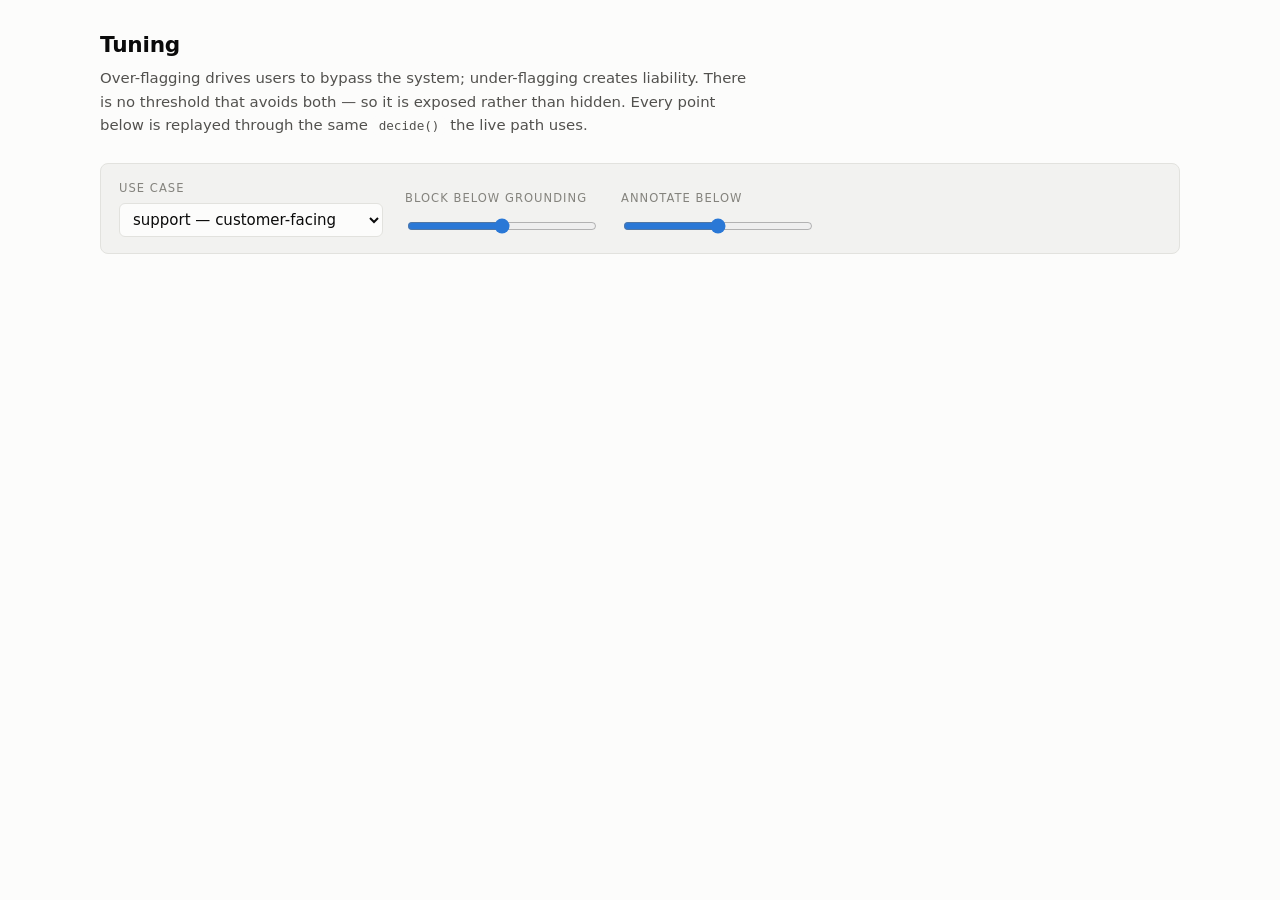
==== console/index.html @ 01d8ce0b "Add evaluation results and update dependencies - Added a new JSON file `results.json` containing eva" ====
<!doctype html>
<meta charset="utf-8">
<title>ControlPlane — tuning</title>
<style>
:root{
  --surface-1:#fcfcfb; --surface-2:#f2f2f0; --line:#e2e2de;
  --text-primary:#0b0b0b; --text-secondary:#52514e; --text-muted:#84837d;
  --fp:#2a78d6; --fn:#eb6834;
  --pass:#008300; --abstain:#1baf7a; --annotate:#eda100; --redact:#4a3aa7; --repair:#eb6834; --block:#e34948;
}
@media (prefers-color-scheme:dark){:root:not([data-theme=light]){
  --surface-1:#1a1a19; --surface-2:#232322; --line:#34343200;
  --line:#343432; --text-primary:#fff; --text-secondary:#c3c2b7; --text-muted:#8d8c84;
  --fp:#3987e5; --fn:#d95926;
  --pass:#3da53d; --abstain:#199e70; --annotate:#c98500; --redact:#9085e9; --repair:#d95926; --block:#e66767;
}}
*{box-sizing:border-box}
body{margin:0;background:var(--surface-1);color:var(--text-primary);
  font:15px/1.55 ui-sans-serif,system-ui,-apple-system,"Segoe UI",sans-serif;padding:28px 24px 70px}
.wrap{max-width:1080px;margin:0 auto}
h1{font-size:1.35rem;margin:0;letter-spacing:-.01em}
.sub{color:var(--text-secondary);margin:6px 0 0;max-width:70ch;font-size:.93rem}
.controls{display:flex;flex-wrap:wrap;gap:22px;align-items:flex-end;
  margin:26px 0 0;padding:16px 18px;background:var(--surface-2);border:1px solid var(--line);border-radius:8px}
label{display:block;font-size:.72rem;letter-spacing:.09em;text-transform:uppercase;
  color:var(--text-muted);margin-bottom:6px}
select,input[type=range]{accent-color:var(--fp)}
select{padding:6px 9px;border:1px solid var(--line);border-radius:6px;
  background:var(--surface-1);color:var(--text-primary);font:inherit}
input[type=range]{width:190px;vertical-align:middle}
.val{font-variant-numeric:tabular-nums;font-weight:600;margin-left:8px}
.tiles{display:grid;grid-template-columns:repeat(auto-fit,minmax(150px,1fr));gap:12px;margin-top:20px}
.tile{background:var(--surface-2);border:1px solid var(--line);border-radius:8px;padding:14px 16px}
.tile .k{font-size:.72rem;letter-spacing:.08em;text-transform:uppercase;color:var(--text-muted)}
.tile .v{font-size:1.85rem;font-weight:600;font-variant-numeric:tabular-nums;
  letter-spacing:-.02em;margin-top:3px}
.tile .n{font-size:.78rem;color:var(--text-secondary)}
.panel{margin-top:26px;background:var(--surface-2);border:1px solid var(--line);
  border-radius:8px;padding:18px 20px}
h2{font-size:.95rem;margin:0 0 3px;letter-spacing:-.005em}
.hint{font-size:.83rem;color:var(--text-secondary);margin:0 0 14px;max-width:76ch}
.legend{display:flex;gap:16px;font-size:.82rem;color:var(--text-secondary);margin-bottom:6px}
.legend i{display:inline-block;width:10px;height:10px;border-radius:2px;margin-right:6px}
figure{margin:0;overflow-x:auto}
svg{display:block}
.mix{display:flex;height:26px;border-radius:5px;overflow:hidden;gap:2px;margin-top:4px}
.mix div{display:flex;align-items:center;justify-content:center;font-size:.72rem;
  color:#fff;font-variant-numeric:tabular-nums;min-width:0}
.mixkey{display:flex;flex-wrap:wrap;gap:14px;margin-top:10px;font-size:.8rem;color:var(--text-secondary)}
table{width:100%;border-collapse:collapse;font-size:.85rem;margin-top:4px}
th{text-align:left;font-size:.7rem;letter-spacing:.08em;text-transform:uppercase;
  color:var(--text-muted);font-weight:500;padding:6px 8px;border-bottom:1px solid var(--line)}
td{padding:6px 8px;border-bottom:1px solid var(--line);vertical-align:top}
td.num{font-variant-numeric:tabular-nums;text-align:right}
.pill{display:inline-block;padding:1px 7px;border-radius:20px;font-size:.72rem;color:#fff}
.miss{color:var(--fn);font-weight:600}
.err{padding:40px;text-align:center;color:var(--text-secondary)}
code{background:var(--surface-1);padding:2px 6px;border-radius:4px;font-size:.85em}
</style>
<div class="wrap">
<h1>Tuning</h1>
<p class="sub">Over-flagging drives users to bypass the system; under-flagging creates
liability. There is no threshold that avoids both — so it is exposed rather than hidden.
Every point below is replayed through the same <code>decide()</code> the live path uses.</p>

<div class="controls">
  <div><label for="uc">Use case</label>
    <select id="uc">
      <option value="support">support — customer-facing</option>
      <option value="copilot">copilot — internal</option>
      <option value="decision_support">decision_support — regulated</option>
    </select></div>
  <div><label for="blk">Block below grounding<span class="val" id="blkv"></span></label>
    <input type="range" id="blk" min="0" max="0.9" step="0.05"></div>
  <div><label for="ann">Annotate below<span class="val" id="annv"></span></label>
    <input type="range" id="ann" min="0" max="1" step="0.05"></div>
</div>

<div id="body"></div>
</div>
<script>
const $ = s => document.querySelector(s);
const pct = v => v == null ? "—" : Math.round(v * 100) + "%";
const ACTIONS = ["pass", "abstain", "annotate", "redact", "repair", "block"];
let shipped = null;

async function load() {
  const uc = $("#uc").value;
  const sweep = await (await fetch(`/api/sweep?use_case=${uc}`)).json();
  if (sweep.detail) { $("#body").innerHTML = `<div class="err">${sweep.detail}</div>`; return; }
  shipped = sweep.shipped;
  if ($("#blk").dataset.uc !== uc) {
    $("#blk").value = shipped.grounding_block;
    $("#ann").value = shipped.grounding_annotate;
    $("#blk").dataset.uc = uc;
  }
  draw(sweep.points);
}

async function draw(points) {
  const uc = $("#uc").value, blk = +$("#blk").value, ann = +$("#ann").value;
  $("#blkv").textContent = blk.toFixed(2);
  $("#annv").textContent = ann.toFixed(2);
  const s = await (await fetch(`/api/score?use_case=${uc}&block=${blk}&annotate=${ann}`)).json();

  const W = 660, H = 210, P = { t: 14, r: 92, b: 34, l: 44 };
  const x = v => P.l + v / 0.9 * (W - P.l - P.r);
  const y = v => P.t + (1 - v) * (H - P.t - P.b);
  const path = k => points.map((p, i) =>
    `${i ? "L" : "M"}${x(p.block).toFixed(1)} ${y(p[k] ?? 0).toFixed(1)}`).join(" ");
  const grid = [0, .25, .5, .75, 1].map(v =>
    `<line x1="${P.l}" y1="${y(v)}" x2="${W - P.r}" y2="${y(v)}" stroke="var(--line)"/>
     <text x="${P.l - 8}" y="${y(v) + 4}" text-anchor="end" font-size="10"
       fill="var(--text-muted)">${v * 100}%</text>`).join("");
  const ticks = [0, .2, .4, .6, .8].map(v =>
    `<text x="${x(v)}" y="${H - 12}" text-anchor="middle" font-size="10"
       fill="var(--text-muted)">${v.toFixed(1)}</text>`).join("");
  const last = points[points.length - 1];

  $("#body").innerHTML = `
  <div class="tiles">
    <div class="tile"><div class="k">False positives</div>
      <div class="v" style="color:var(--fp)">${pct(s.false_positive_rate)}</div>
      <div class="n">right answers flagged · ${s.n_correct} correct</div></div>
    <div class="tile"><div class="k">False negatives</div>
      <div class="v" style="color:var(--fn)">${pct(s.false_negative_rate)}</div>
      <div class="n">wrong answers released · ${s.n_wrong} wrong</div></div>
    <div class="tile"><div class="k">Flag rate</div>
      <div class="v">${pct(s.flag_rate)}</div>
      <div class="n">of all ${s.n} responses</div></div>
    <div class="tile"><div class="k">Escalation</div>
      <div class="v">${pct(s.escalation_rate)}</div>
      <div class="n">repair or human review</div></div>
    <div class="tile"><div class="k">Abstained</div>
      <div class="v">${pct(s.abstain_rate)}</div>
      <div class="n">declined — source is silent</div></div>
  </div>

  <div class="panel">
    <h2>The tradeoff</h2>
    <p class="hint">Drag the block threshold. Catching more wrong answers always means
      flagging more right ones — the two curves cross, they never both fall.</p>
    <div class="legend">
      <span><i style="background:var(--fp)"></i>False positive rate</span>
      <span><i style="background:var(--fn)"></i>False negative rate</span>
    </div>
    <figure><svg viewBox="0 0 ${W} ${H}" width="${W}" height="${H}" role="img"
      aria-label="False positive and false negative rate against block threshold">
      ${grid}${ticks}
      <text x="${(P.l + W - P.r) / 2}" y="${H - 1}" text-anchor="middle" font-size="10"
        fill="var(--text-muted)">block threshold</text>
      <path d="${path("false_positive_rate")}" fill="none" stroke="var(--fp)" stroke-width="2"/>
      <path d="${path("false_negative_rate")}" fill="none" stroke="var(--fn)" stroke-width="2"/>
      <text x="${W - P.r + 8}" y="${y(last.false_positive_rate ?? 0) + 4}" font-size="11"
        fill="var(--fp)">false pos.</text>
      <text x="${W - P.r + 8}" y="${y(last.false_negative_rate ?? 0) + 4}" font-size="11"
        fill="var(--fn)">false neg.</text>
      <line x1="${x(blk)}" y1="${P.t}" x2="${x(blk)}" y2="${H - P.b}"
        stroke="var(--text-primary)" stroke-width="1" stroke-dasharray="3 3" opacity=".55"/>
      <circle cx="${x(blk)}" cy="${y(s.false_positive_rate ?? 0)}" r="4.5"
        fill="var(--fp)" stroke="var(--surface-2)" stroke-width="2"/>
      <circle cx="${x(blk)}" cy="${y(s.false_negative_rate ?? 0)}" r="4.5"
        fill="var(--fn)" stroke="var(--surface-2)" stroke-width="2"/>
    </svg></figure>
  </div>

  <div class="panel">
    <h2>Decision mix</h2>
    <p class="hint">Five outcomes, not a gate. <b>Abstain</b> is a release: the model declined because the source is silent, so it is never scored for grounding.</p>
    <div class="mix">${ACTIONS.filter(a => s.actions[a]).map(a =>
      `<div style="background:var(--${a});flex:${s.actions[a]}"
        title="${a}: ${s.actions[a]}">${s.actions[a]}</div>`).join("")}</div>
    <div class="mixkey">${ACTIONS.map(a =>
      `<span><i class="pill" style="background:var(--${a});padding:1px 6px">&nbsp;</i>
       ${a} ${s.actions[a]}</span>`).join("")}</div>
  </div>

  <div class="panel">
    <h2>Every question at this setting</h2>
    <p class="hint">A wrong answer that passed is a miss — the row is marked. Sorted worst-grounded first.</p>
    <table><thead><tr><th>Question</th><th>Type</th><th class="num">Grounding</th>
      <th>Model</th><th>Action</th></tr></thead><tbody>
      ${s.examples.sort((a, b) => (a.grounding ?? 9) - (b.grounding ?? 9)).map(e => {
        const miss = !e.correct && (e.action === "pass" || e.action === "abstain");
        return `<tr><td>${e.question}</td><td>${e.category}</td>
        <td class="num">${e.grounding == null ? "—" : e.grounding.toFixed(2)}</td>
        <td>${e.correct ? "right" : "<b class=miss>wrong</b>"}</td>
        <td><span class="pill" style="background:var(--${e.action})">${e.action}</span>
        ${miss ? ' <b class="miss">← missed</b>' : ""}</td></tr>`;
      }).join("")}
    </tbody></table>
  </div>`;
}

$("#uc").onchange = load;
$("#blk").oninput = () => fetch(`/api/sweep?use_case=${$("#uc").value}`)
  .then(r => r.json()).then(d => draw(d.points));
$("#ann").oninput = $("#blk").oninput;
load();
</script>
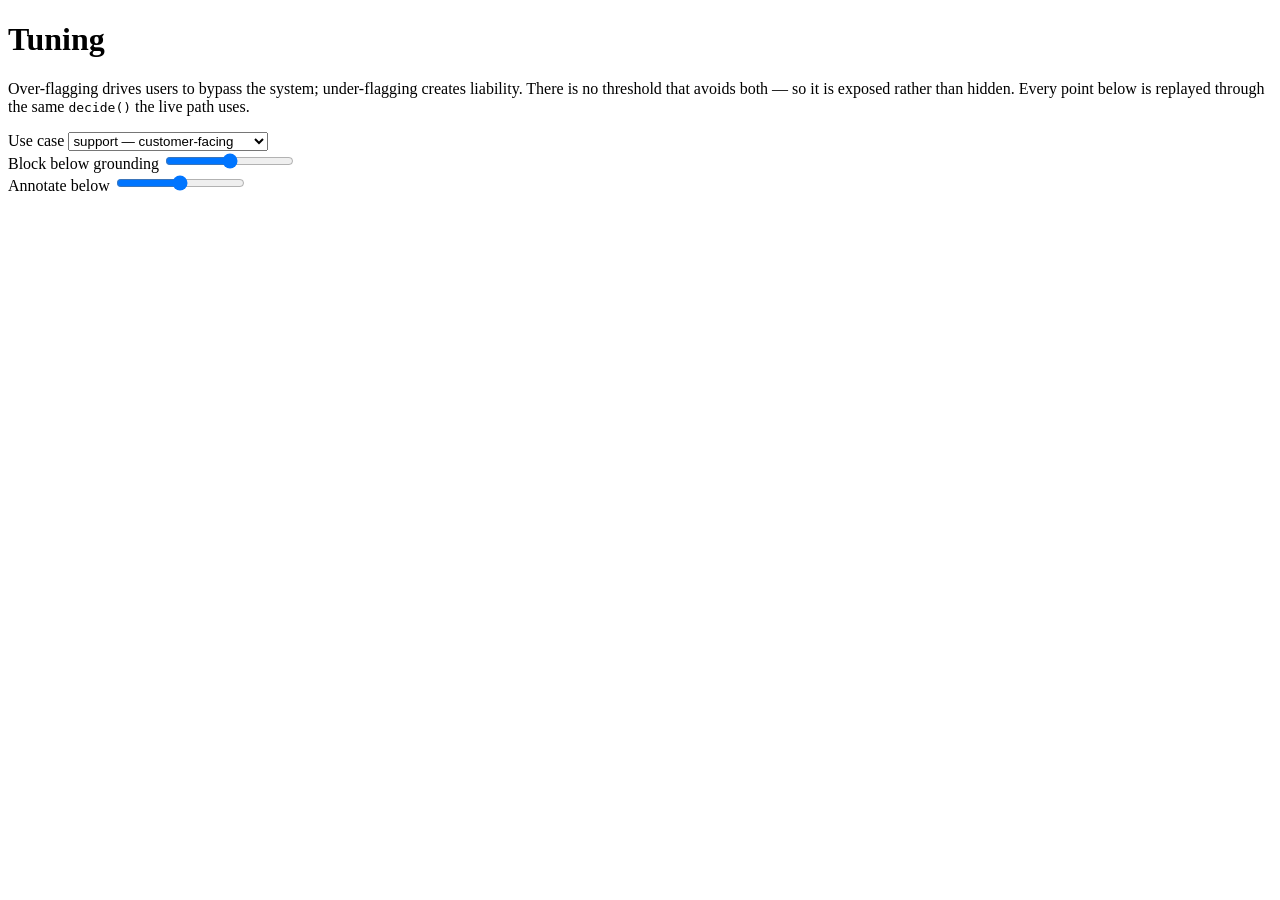
==== commit ac4c120e: "Add evaluation pipeline and configurable policies for model governance - Implemented `run_eval.py` t" ====
--- a/console/index.html
+++ b/console/index.html
@@ -1,62 +1,9 @@
 <!doctype html>
 <meta charset="utf-8">
+<meta name="viewport" content="width=device-width,initial-scale=1">
 <title>ControlPlane — tuning</title>
-<style>
-:root{
-  --surface-1:#fcfcfb; --surface-2:#f2f2f0; --line:#e2e2de;
-  --text-primary:#0b0b0b; --text-secondary:#52514e; --text-muted:#84837d;
-  --fp:#2a78d6; --fn:#eb6834;
-  --pass:#008300; --abstain:#1baf7a; --annotate:#eda100; --redact:#4a3aa7; --repair:#eb6834; --block:#e34948;
-}
-@media (prefers-color-scheme:dark){:root:not([data-theme=light]){
-  --surface-1:#1a1a19; --surface-2:#232322; --line:#34343200;
-  --line:#343432; --text-primary:#fff; --text-secondary:#c3c2b7; --text-muted:#8d8c84;
-  --fp:#3987e5; --fn:#d95926;
-  --pass:#3da53d; --abstain:#199e70; --annotate:#c98500; --redact:#9085e9; --repair:#d95926; --block:#e66767;
-}}
-*{box-sizing:border-box}
-body{margin:0;background:var(--surface-1);color:var(--text-primary);
-  font:15px/1.55 ui-sans-serif,system-ui,-apple-system,"Segoe UI",sans-serif;padding:28px 24px 70px}
-.wrap{max-width:1080px;margin:0 auto}
-h1{font-size:1.35rem;margin:0;letter-spacing:-.01em}
-.sub{color:var(--text-secondary);margin:6px 0 0;max-width:70ch;font-size:.93rem}
-.controls{display:flex;flex-wrap:wrap;gap:22px;align-items:flex-end;
-  margin:26px 0 0;padding:16px 18px;background:var(--surface-2);border:1px solid var(--line);border-radius:8px}
-label{display:block;font-size:.72rem;letter-spacing:.09em;text-transform:uppercase;
-  color:var(--text-muted);margin-bottom:6px}
-select,input[type=range]{accent-color:var(--fp)}
-select{padding:6px 9px;border:1px solid var(--line);border-radius:6px;
-  background:var(--surface-1);color:var(--text-primary);font:inherit}
-input[type=range]{width:190px;vertical-align:middle}
-.val{font-variant-numeric:tabular-nums;font-weight:600;margin-left:8px}
-.tiles{display:grid;grid-template-columns:repeat(auto-fit,minmax(150px,1fr));gap:12px;margin-top:20px}
-.tile{background:var(--surface-2);border:1px solid var(--line);border-radius:8px;padding:14px 16px}
-.tile .k{font-size:.72rem;letter-spacing:.08em;text-transform:uppercase;color:var(--text-muted)}
-.tile .v{font-size:1.85rem;font-weight:600;font-variant-numeric:tabular-nums;
-  letter-spacing:-.02em;margin-top:3px}
-.tile .n{font-size:.78rem;color:var(--text-secondary)}
-.panel{margin-top:26px;background:var(--surface-2);border:1px solid var(--line);
-  border-radius:8px;padding:18px 20px}
-h2{font-size:.95rem;margin:0 0 3px;letter-spacing:-.005em}
-.hint{font-size:.83rem;color:var(--text-secondary);margin:0 0 14px;max-width:76ch}
-.legend{display:flex;gap:16px;font-size:.82rem;color:var(--text-secondary);margin-bottom:6px}
-.legend i{display:inline-block;width:10px;height:10px;border-radius:2px;margin-right:6px}
-figure{margin:0;overflow-x:auto}
-svg{display:block}
-.mix{display:flex;height:26px;border-radius:5px;overflow:hidden;gap:2px;margin-top:4px}
-.mix div{display:flex;align-items:center;justify-content:center;font-size:.72rem;
-  color:#fff;font-variant-numeric:tabular-nums;min-width:0}
-.mixkey{display:flex;flex-wrap:wrap;gap:14px;margin-top:10px;font-size:.8rem;color:var(--text-secondary)}
-table{width:100%;border-collapse:collapse;font-size:.85rem;margin-top:4px}
-th{text-align:left;font-size:.7rem;letter-spacing:.08em;text-transform:uppercase;
-  color:var(--text-muted);font-weight:500;padding:6px 8px;border-bottom:1px solid var(--line)}
-td{padding:6px 8px;border-bottom:1px solid var(--line);vertical-align:top}
-td.num{font-variant-numeric:tabular-nums;text-align:right}
-.pill{display:inline-block;padding:1px 7px;border-radius:20px;font-size:.72rem;color:#fff}
-.miss{color:var(--fn);font-weight:600}
-.err{padding:40px;text-align:center;color:var(--text-secondary)}
-code{background:var(--surface-1);padding:2px 6px;border-radius:4px;font-size:.85em}
-</style>
+<link rel="stylesheet" href="/shell.css">
+<div id="bar"></div>
 <div class="wrap">
 <h1>Tuning</h1>
 <p class="sub">Over-flagging drives users to bypass the system; under-flagging creates
@@ -78,10 +25,9 @@
 
 <div id="body"></div>
 </div>
+<script src="/shell.js"></script>
 <script>
-const $ = s => document.querySelector(s);
-const pct = v => v == null ? "—" : Math.round(v * 100) + "%";
-const ACTIONS = ["pass", "abstain", "annotate", "redact", "repair", "block"];
+$("#bar").innerHTML = topbar("/console");
 let shipped = null;
 
 async function load() {
